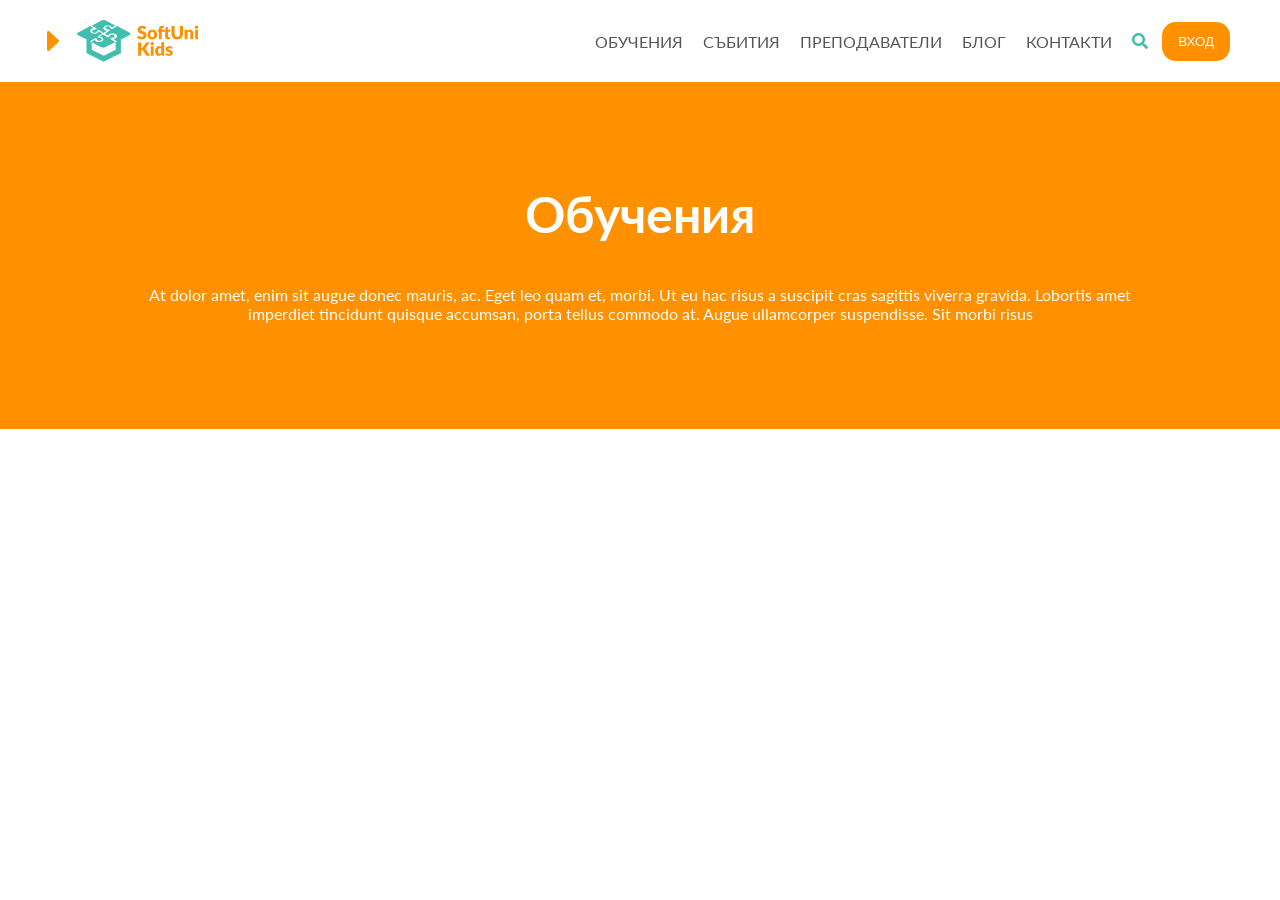
==== HTML_CSS/Workshop-LandingPage.html @ 498186e9 "part intro-f" ====
<!DOCTYPE html>
<html lang="en">
<head>
    <meta charset="UTF-8">
    <meta name="viewport" content="width=device-width, initial-scale=1.0">
    <title>SoftuniKids</title>
    <link rel="stylesheet" href="styles.css">
</head>
<body>
    <header>
        <article class="logo-container">
            <img class="logo-sign" src="logo-sign.png" alt="logo-sign picture">
            <img class="logo-img" src="logo.png" alt="SoftUni Kids-picture">
        </article>
        <nav>
            <ul>
                <li class="nav-item">
                    <a class="nav-link" href="#">Обучения</a>
                </li>
                <li class="nav-item">
                    <a class="nav-link" href="#">Събития</a>
                </li>
                <li class="nav-item">
                    <a class="nav-link" href="#">Преподаватели</a>
                </li>
                <li class="nav-item">
                    <a class="nav-link" href="#">Блог</a>
                </li>
                <li class="nav-item">
                    <a class="nav-link" href="#">Контакти</a>
                </li>

                <li class="nav-item login-nav-item">
                    <img src="search.png">
                    <button class="btn login-btn">
                        Вход
                    </button>
                </li>
            </ul>
        </nav>
    </header>

    <main>
        <section class="intro">
            <h1>
                Обучения
            </h1>
            <p>
                At dolor amet, enim sit augue donec mauris, ac.
                 Eget leo quam et, morbi. Ut eu hac risus a suscipit cras sagittis viverra
                  gravida. Lobortis amet imperdiet tincidunt quisque accumsan, 
                  porta tellus commodo at.
                 Augue ullamcorper suspendisse. Sit morbi risus
            </p>
        </section>
    </main>
    
</body>
</html>
---- HTML_CSS/styles.css ----
@import url('https://fonts.googleapis.com/css2?family=Lato:ital,wght@0,100;0,300;0,400;0,700;0,900;1,100;1,300;1,400;1,700;1,900&display=swap');


body, ul {
    margin: 0;
    padding: 0;
    font-family: 'Lato',sans-serif;
}

header {
    box-shadow: 0px 3px 8px -4px white;
    padding: 20px 40px;
    display: flex;
    align-items: center;
    justify-content: space-between;
}

header nav ul {
    display: flex;
    list-style: none;
    align-items: center;
}

.logo-container img {
    display: inline-block;
    vertical-align: middle;
    margin: 0 7px;
}

.login-nav-item * {
    display: inline-block;
    vertical-align: middle;
}

.login-btn {
    margin-left: 10px;
}

.nav-item {
    margin: 0 10px;
}

.nav-link {
    text-decoration: none;
    text-transform: uppercase;
    color:#565656;
}

.nav-link:hover {
    color: #ff9100;
    cursor: pointer;
}

.btn {
    background: #ff9100;
    color: white;
    border-radius:  14px;
    padding: 12px 16px;
    border: none;
    text-transform: uppercase;
    box-shadow: 0px 3px 8px -4px white;   
}

.intro {
    background: #ff9100;
    color: white;
    text-align: center;
    padding: 60px 120px 90px 120px;
}

.intro h1 {
    font-size: 50px;
}
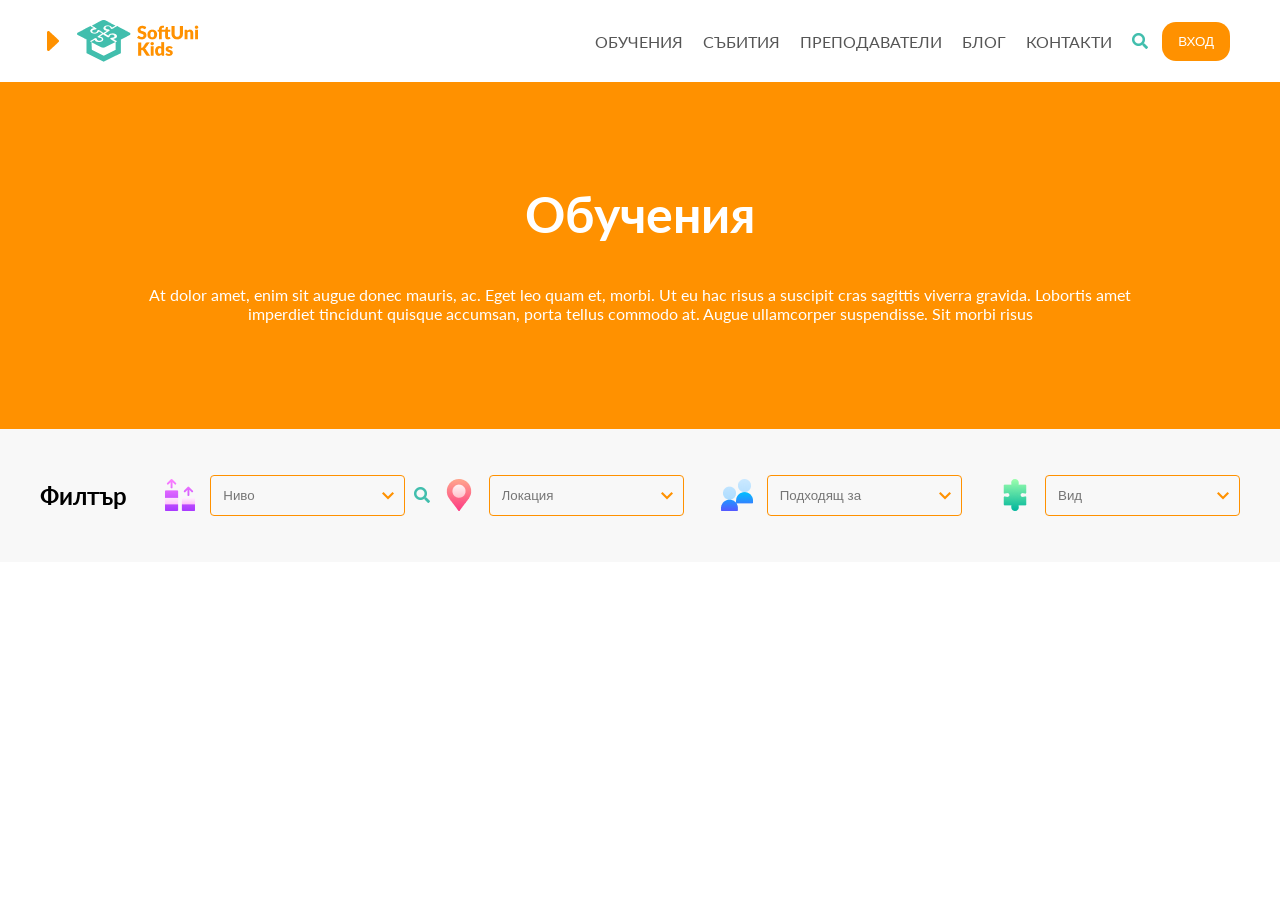
==== commit a1b4507e: "Filter menu -f" ====
--- a/HTML_CSS/Workshop-LandingPage.html
+++ b/HTML_CSS/Workshop-LandingPage.html
@@ -53,6 +53,33 @@
                  Augue ullamcorper suspendisse. Sit morbi risus
             </p>
         </section>
+
+        <section class="filters">
+            <h4 class="filters-title"> Филтър</h4>
+            <label for="level">
+                <img src="level.png">
+                <input type="text" placeholder="Ниво" id="level">
+                <img class="question-mark-icon" src="search.png">
+            </label>
+
+            <label for="location">
+                <img src="location.png">
+                <input type="text" placeholder="Локация"
+                id="location">
+            </label>
+
+            <label for="people">
+                <img src="people.png">
+                <input type="text" placeholder="Подходящ за"
+                id="people">
+            </label>
+
+            <label for="type">
+                <img src="type.png">
+                <input type="text" placeholder="Вид"
+                id="type">
+            </label>
+        </section>
     </main>
     
 </body>
--- a/HTML_CSS/styles.css
+++ b/HTML_CSS/styles.css
@@ -70,4 +70,52 @@
 
 .intro h1 {
     font-size: 50px;
+}
+
+.filters {
+    background: #f8f8f8;
+    display: flex;
+    justify-content: space-between;
+    align-items: center;
+    padding: 20px 40px;
+}
+
+.filters-title {
+    font-size: 24px;
+}
+
+.filters label * {
+    display: inline-block;
+    vertical-align: middle;
+}
+
+.filters label input {
+    border: 1px solid #ff9100;
+    border-radius: 4px;
+    padding: 12px;
+    background-color: transparent;
+    margin-left: 10px;
+}
+
+.filters label {
+    position: relative;
+}
+
+.question-mark-icon {
+    position: absolute;
+    top: 12px;
+    right: -25px;
+}
+
+.filters label::after {
+    content: "";
+    display: block;
+    background: url(input-arrow.png);
+    background-repeat: no-repeat;
+    background-position: center;
+    width: 20px;
+    height: 20px;
+    position: absolute;
+    right: 7px;
+    top: 11px;
 }
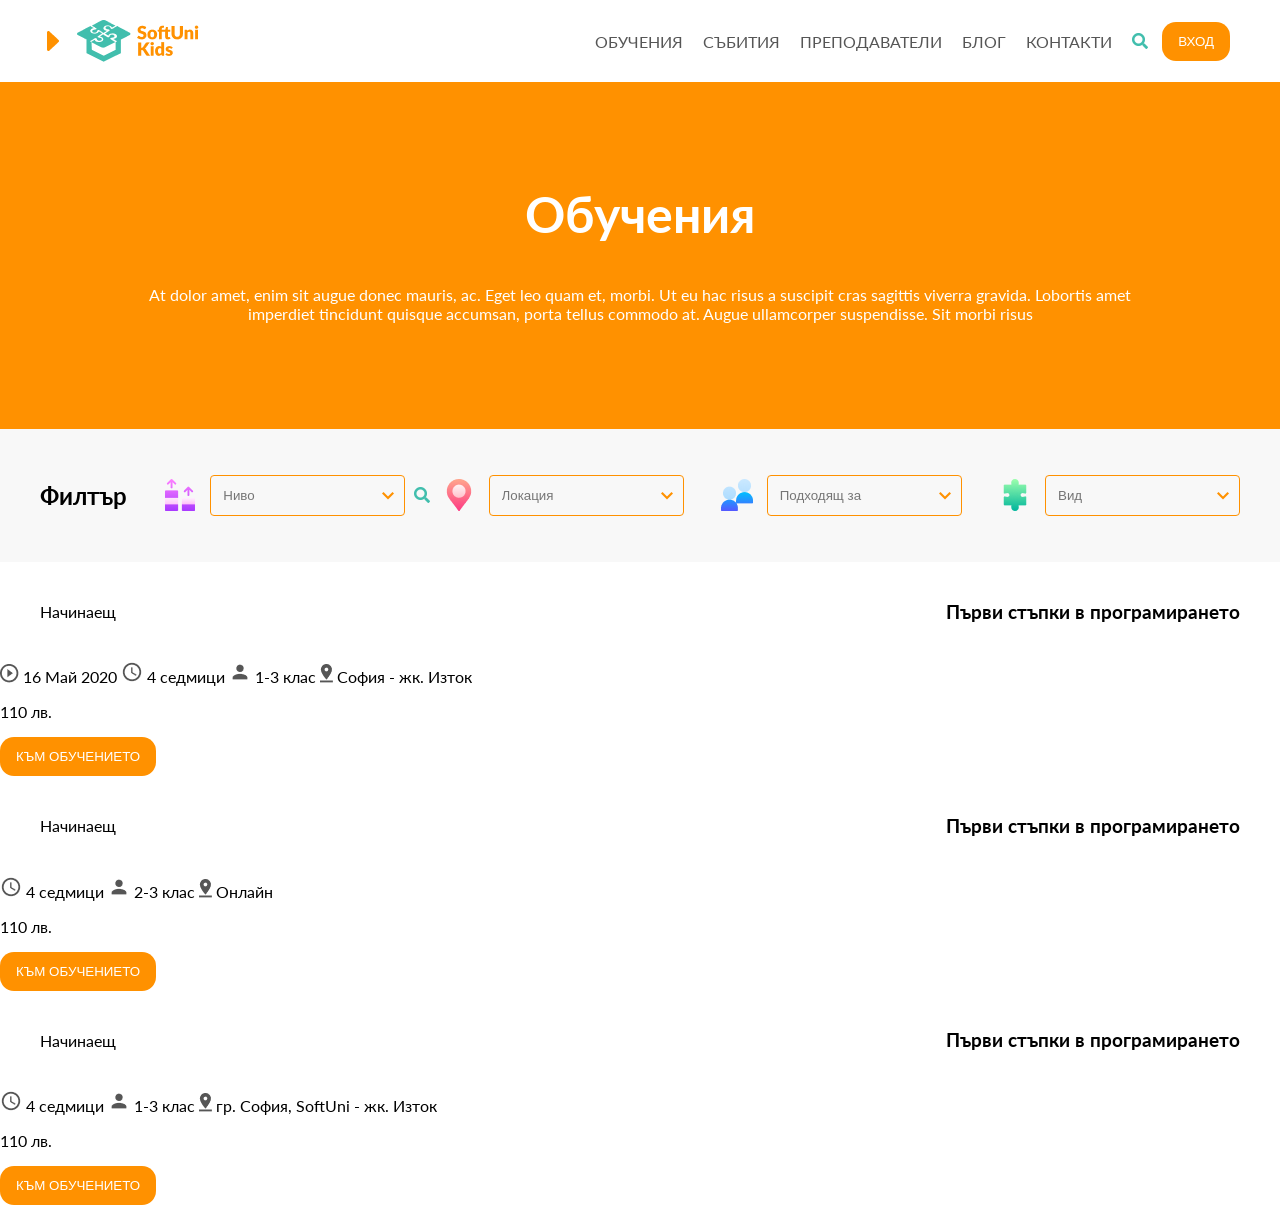
==== commit 2aab2cae: "html training section -F" ====
--- a/HTML_CSS/Workshop-LandingPage.html
+++ b/HTML_CSS/Workshop-LandingPage.html
@@ -80,6 +80,120 @@
                 id="type">
             </label>
         </section>
+
+        <section class="trainings">
+            <article class="training">
+                <header>
+                    <span>
+                        Начинаещ
+                    </span>
+                    <h3>
+                        Първи стъпки в програмирането
+                    </h3>
+                </header>
+                <article class="training-content">
+                    <span class="training-contentinfo">
+                        <img src="play-btn.png">
+                        16 Май 2020                        
+                    </span>
+                    <span class="training-contentinfo">
+                        <img src="clock.png">
+                        4 седмици                       
+                    </span>
+                    <span class="training-contentinfo">
+                        <img src="person.png">
+                        1-3 клас                       
+                    </span>
+                    <span class="training-contentinfo">
+                        <img src="drop.png">
+                        София - жк. Изток                       
+                    </span>
+                </article>
+
+                <footer>
+                    <article class="training-price">
+                        <p>110 лв.</p>
+                    </article>
+                    <article class="tarining-cta">
+                        <button class="btn">
+                            към обучението
+                        </button>
+                    </article>
+                </footer>
+            </article>
+
+            <article class="training">
+                <header>
+                    <span>
+                        Начинаещ
+                    </span>
+                    <h3>
+                        Първи стъпки в програмирането
+                    </h3>
+                </header>
+                <article class="training-content">
+                    <span class="training-contentinfo">
+                        <img src="clock.png">
+                        4 седмици                       
+                    </span>
+                    <span class="training-contentinfo">
+                        <img src="person.png">
+                        2-3 клас                       
+                    </span>
+                    <span class="training-contentinfo">
+                        <img src="drop.png">
+                        Онлайн                     
+                    </span>
+                </article>
+
+                <footer>
+                    <article class="training-price">
+                        <p>110 лв.</p>
+                    </article>
+                    <article class="tarining-cta">
+                        <button class="btn">
+                            към обучението
+                        </button>
+                    </article>
+                </footer>
+            </article>
+
+            <article class="training">
+                <header>
+                    <span>
+                        Начинаещ
+                    </span>
+                    <h3>
+                        Първи стъпки в програмирането
+                    </h3>
+                </header>
+                <article class="training-content">
+                    <span class="training-contentinfo">
+                        <img src="clock.png">
+                        4 седмици                       
+                    </span>
+                    <span class="training-contentinfo">
+                        <img src="person.png">
+                        1-3 клас                       
+                    </span>
+                    <span class="training-contentinfo">
+                        <img src="drop.png">
+                        гр. София, SoftUni - жк. Изток                      
+                    </span>
+                </article>
+
+                <footer>
+                    <article class="training-price">
+                        <p>110 лв.</p>
+                    </article>
+                    <article class="tarining-cta">
+                        <button class="btn">
+                            към обучението
+                        </button>
+                    </article>
+                </footer>
+            </article>
+        </section>
     </main>
     
 </body>
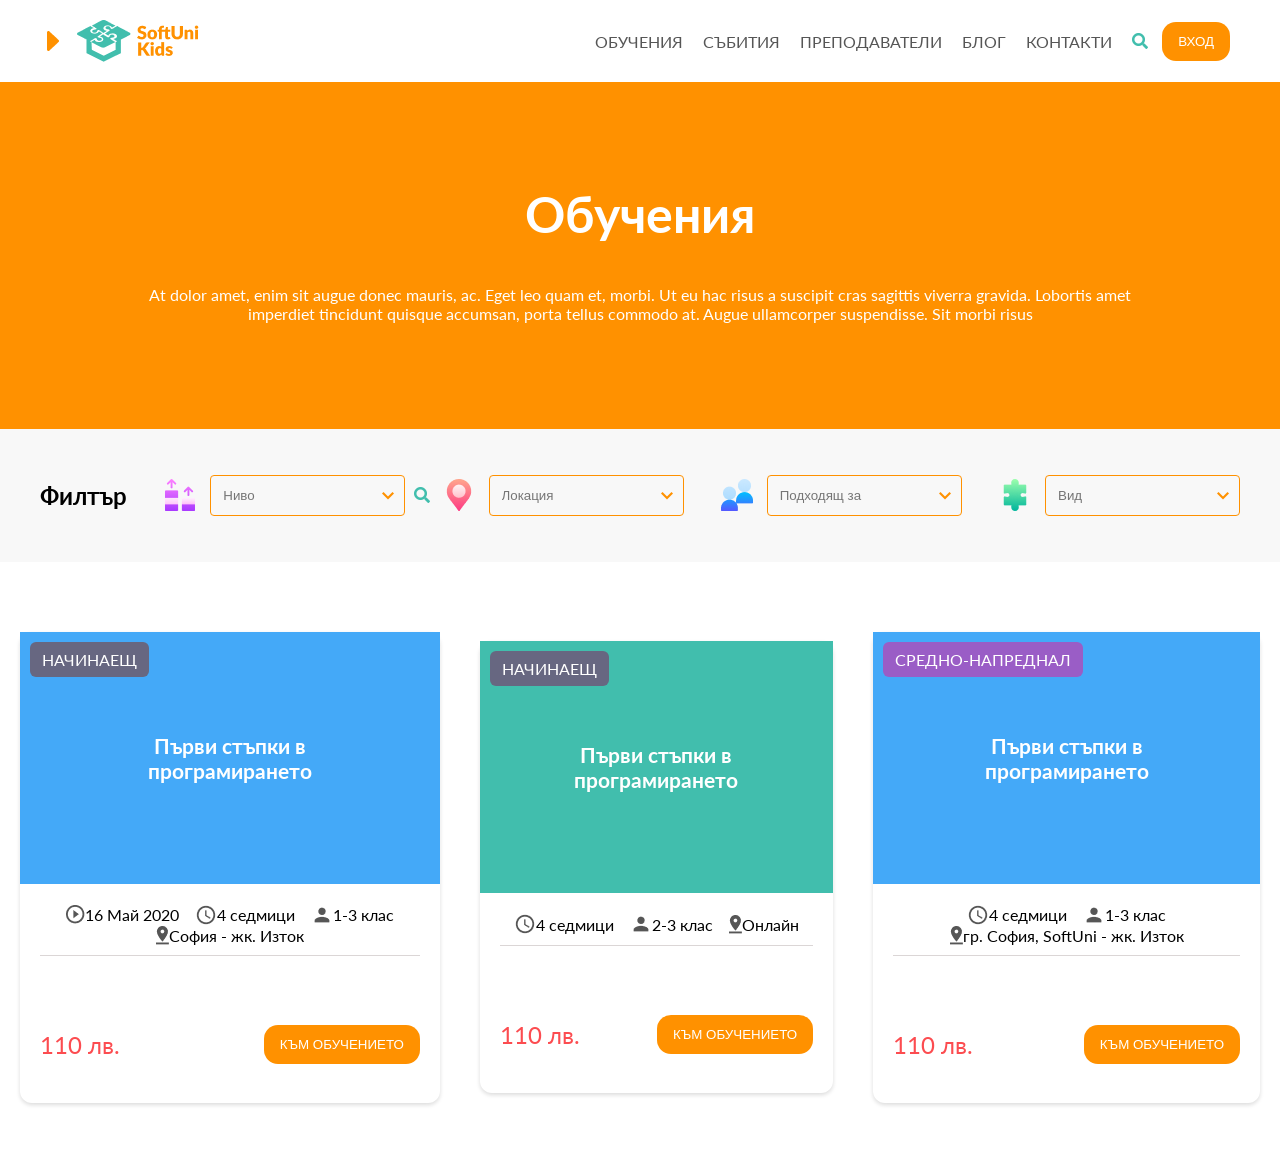
==== commit 71aebdcd: "training container correction" ====
--- a/HTML_CSS/Workshop-LandingPage.html
+++ b/HTML_CSS/Workshop-LandingPage.html
@@ -161,7 +161,7 @@
             <article class="training">
                 <header>
                     <span>
-                        Начинаещ
+                        Средно-напреднал
                     </span>
                     <h3>
                         Първи стъпки в програмирането
--- a/HTML_CSS/styles.css
+++ b/HTML_CSS/styles.css
@@ -118,4 +118,100 @@
     position: absolute;
     right: 7px;
     top: 11px;
-}+}
+
+.trainings {
+    display: flex;
+    align-items:  center;
+    justify-content: center;
+    margin: 50px auto;
+}
+
+
+.training {
+    margin: 20px;
+    box-shadow: 0px 2px 4px 0px #00000024;
+    border-radius: 12px;
+}
+
+.training:nth-child(1) header,
+.training:nth-child(3) header {
+    background-color: #44A9F8;
+    color: white
+}
+
+.training:nth-child(2) header {
+    background-color: #41bead;
+    color: #FFFFFF;
+}
+
+.training header {
+    position: relative;
+}
+
+.training header h3 {
+    text-align: center;
+    padding: 60px 30px;
+    font-size: 21px;
+}
+
+.training header span {
+    background: #676781;
+    border-radius: 6px;
+    text-transform: uppercase;
+    color: white;
+    padding: 8px 12px;
+    position:absolute;
+    top: 10px;
+    left: 10px;
+    font-size: 12;
+}
+
+.training:nth-child(3) header span{
+    background-color: #9a5dc6;
+}
+
+.training-content {
+    padding: 20px;
+}
+
+.training-content {
+    display: flex;
+    flex-wrap: wrap;
+    align-items: center;
+    justify-content: center;
+}
+
+.training-contentinfo {
+    display: flex;
+    align-items: center;
+    margin: 0 8px;
+}
+
+.training-content::after {
+    content: "";
+    display: block;
+    width: 100%;
+    margin: 10px auto;
+    height: 1px;
+    background-color: rgb(219,214,214);
+}
+
+.training footer {
+    display:flex;
+    align-items: center;
+    justify-content: space-between;
+    padding: 20px;
+}
+
+.training-price {
+    font-size: 24px;
+    color: #fc4c50;
+}
+
+.training-cta .btn {
+    font-weight: bold;
+    padding-left: 16px;
+    padding-right: 16px;
+}
+
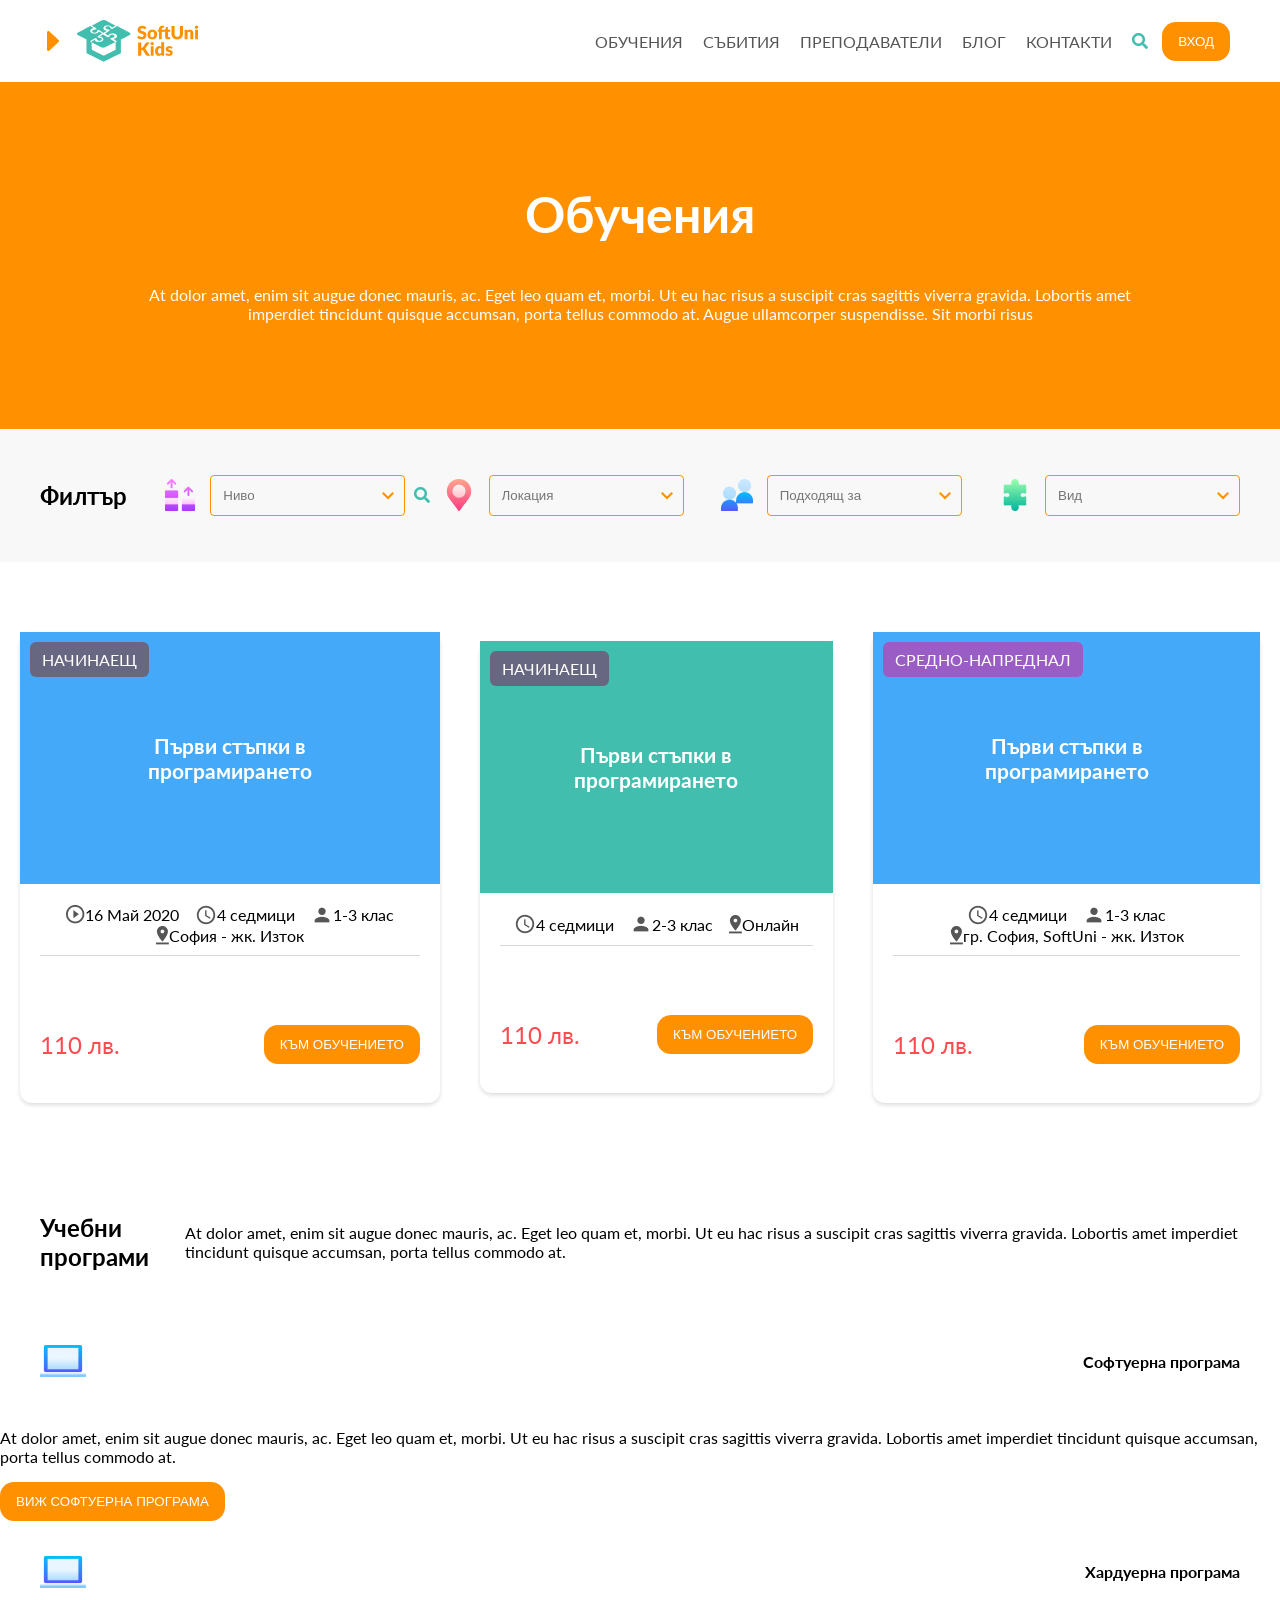
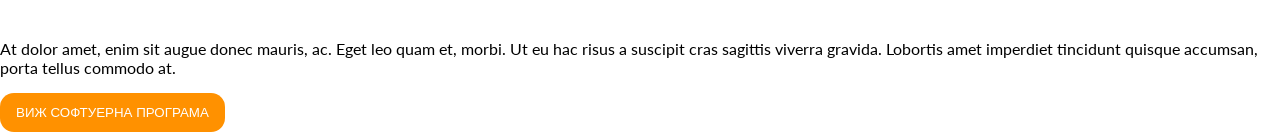
==== commit 2b90b512: "html program content-f" ====
--- a/HTML_CSS/Workshop-LandingPage.html
+++ b/HTML_CSS/Workshop-LandingPage.html
@@ -194,6 +194,48 @@
                 </footer>
             </article>
         </section>
+
+        <section class="programs">
+            <header>
+                <h2>Учебни програми</h2>
+                <p>At dolor amet, enim sit augue donec mauris, ac. Eget leo quam et, morbi. Ut eu hac risus a suscipit cras sagittis viverra gravida. Lobortis amet imperdiet tincidunt quisque accumsan, porta tellus commodo at.</p>
+            </header>
+            <article class="program-content">
+                <article class="program">
+                    <header class="program-header">
+                        <img src="computer.png">
+                        <h4>
+                            Софтуерна програма
+                        </h4>
+                    </header>
+                    <article class="program-content">
+                        <p>
+                            At dolor amet, enim sit augue donec mauris, ac. Eget leo quam et, morbi. Ut eu hac risus a suscipit cras sagittis viverra gravida. Lobortis amet imperdiet tincidunt quisque accumsan, porta tellus commodo at.
+                        </p>
+                        <button class="btn">
+                            виж софтуерна програма
+                        </button>
+                    </article>
+                </article>
+
+                <article class="program">
+                    <header class="program-header">
+                        <img src="computer.png">
+                        <h4>
+                            Хардуерна програма
+                        </h4>
+                    </header>
+                    <article class="program-content">
+                        <p>
+                            At dolor amet, enim sit augue donec mauris, ac. Eget leo quam et, morbi. Ut eu hac risus a suscipit cras sagittis viverra gravida. Lobortis amet imperdiet tincidunt quisque accumsan, porta tellus commodo at.
+                        </p>
+                        <button class="btn">
+                            виж софтуерна програма
+                        </button>
+                    </article>
+                </article>
+            </article>
+        </section>
     </main>
     
 </body>
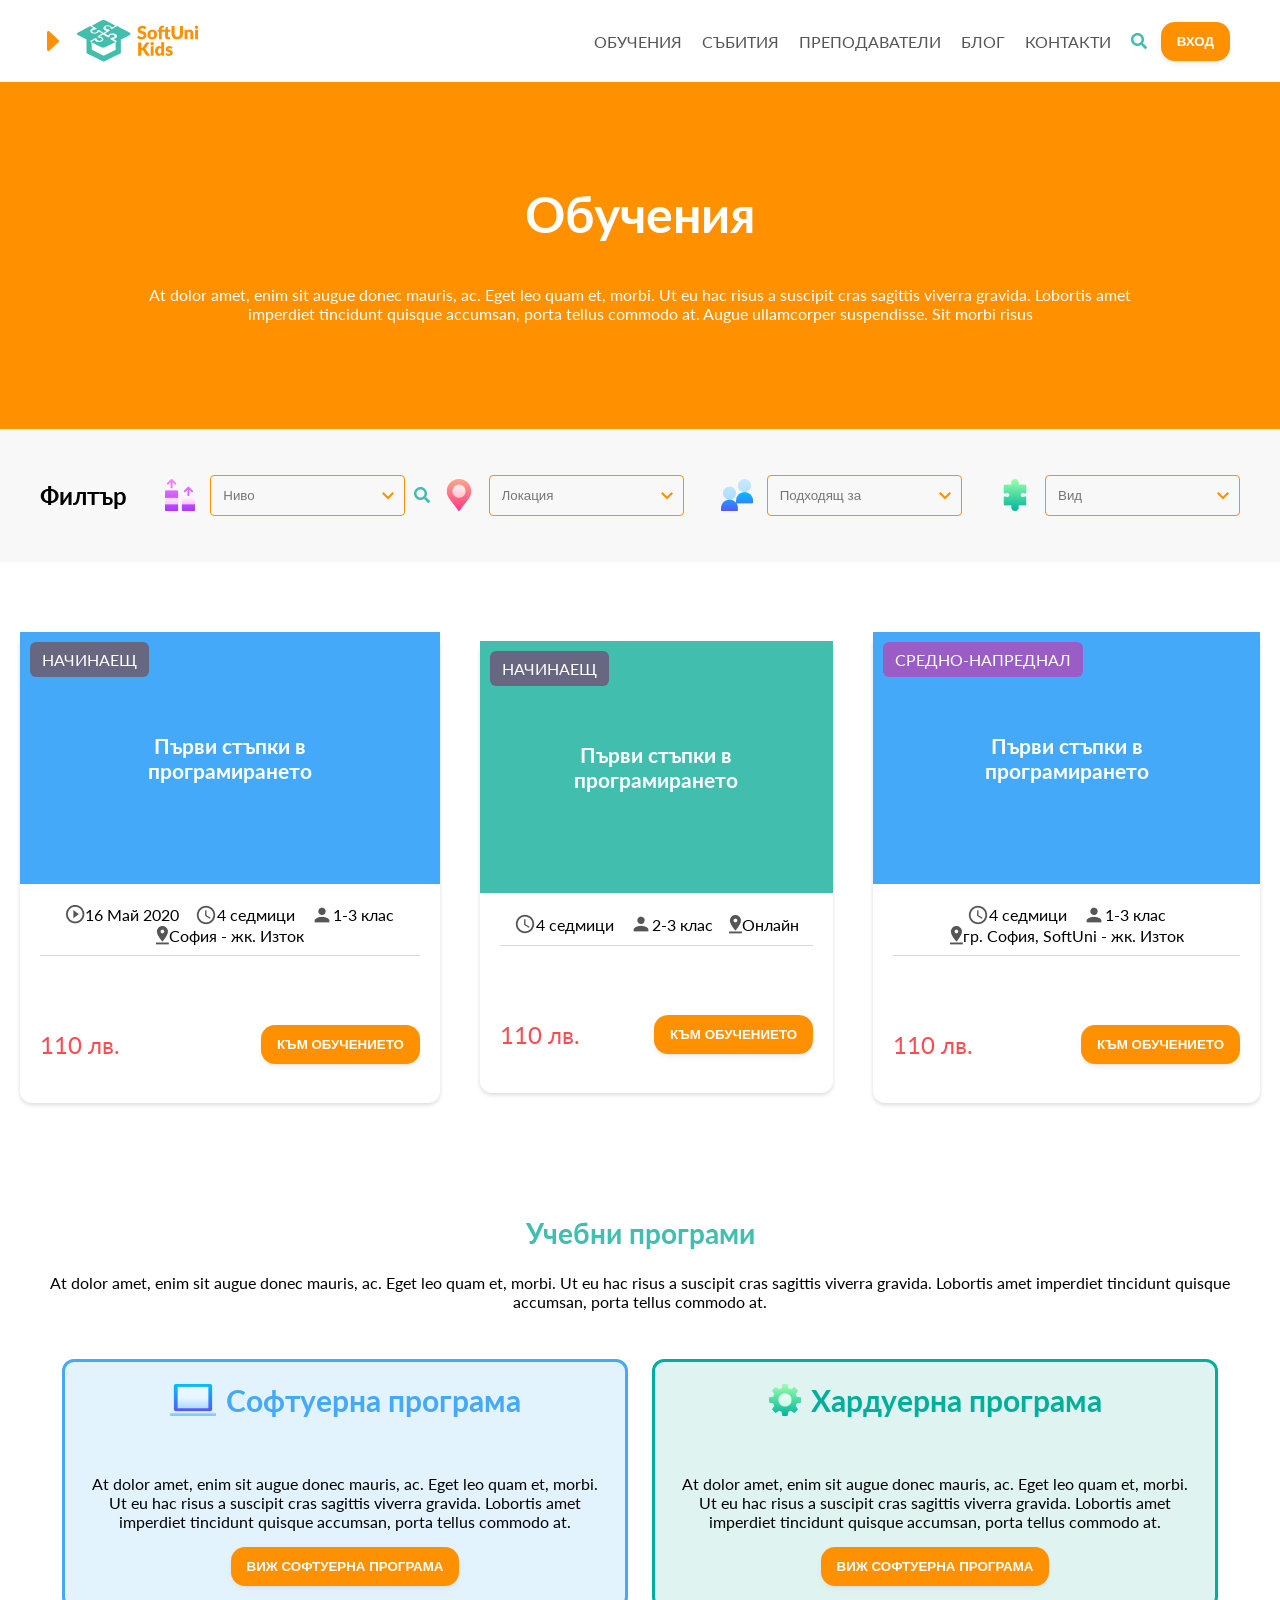
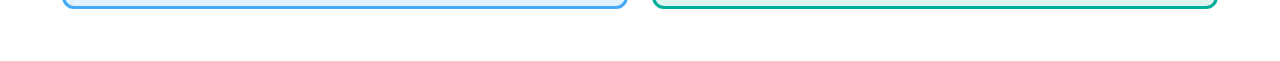
==== commit 34fed41c: "scc programs content-f" ====
--- a/HTML_CSS/Workshop-LandingPage.html
+++ b/HTML_CSS/Workshop-LandingPage.html
@@ -1,13 +1,15 @@
 <!DOCTYPE html>
 <html lang="en">
+
 <head>
     <meta charset="UTF-8">
     <meta name="viewport" content="width=device-width, initial-scale=1.0">
     <title>SoftuniKids</title>
     <link rel="stylesheet" href="styles.css">
 </head>
+
 <body>
-    <header>
+    <header class="page-header">
         <article class="logo-container">
             <img class="logo-sign" src="logo-sign.png" alt="logo-sign picture">
             <img class="logo-img" src="logo.png" alt="SoftUni Kids-picture">
@@ -47,10 +49,10 @@
             </h1>
             <p>
                 At dolor amet, enim sit augue donec mauris, ac.
-                 Eget leo quam et, morbi. Ut eu hac risus a suscipit cras sagittis viverra
-                  gravida. Lobortis amet imperdiet tincidunt quisque accumsan, 
-                  porta tellus commodo at.
-                 Augue ullamcorper suspendisse. Sit morbi risus
+                Eget leo quam et, morbi. Ut eu hac risus a suscipit cras sagittis viverra
+                gravida. Lobortis amet imperdiet tincidunt quisque accumsan,
+                porta tellus commodo at.
+                Augue ullamcorper suspendisse. Sit morbi risus
             </p>
         </section>
 
@@ -64,20 +66,17 @@
 
             <label for="location">
                 <img src="location.png">
-                <input type="text" placeholder="Локация"
-                id="location">
+                <input type="text" placeholder="Локация" id="location">
             </label>
 
             <label for="people">
                 <img src="people.png">
-                <input type="text" placeholder="Подходящ за"
-                id="people">
+                <input type="text" placeholder="Подходящ за" id="people">
             </label>
 
             <label for="type">
                 <img src="type.png">
-                <input type="text" placeholder="Вид"
-                id="type">
+                <input type="text" placeholder="Вид" id="type">
             </label>
         </section>
 
@@ -94,19 +93,19 @@
                 <article class="training-content">
                     <span class="training-contentinfo">
                         <img src="play-btn.png">
-                        16 Май 2020                        
+                        16 Май 2020
                     </span>
                     <span class="training-contentinfo">
                         <img src="clock.png">
-                        4 седмици                       
+                        4 седмици
                     </span>
                     <span class="training-contentinfo">
                         <img src="person.png">
-                        1-3 клас                       
+                        1-3 клас
                     </span>
                     <span class="training-contentinfo">
                         <img src="drop.png">
-                        София - жк. Изток                       
+                        София - жк. Изток
                     </span>
                 </article>
 
@@ -134,15 +133,15 @@
                 <article class="training-content">
                     <span class="training-contentinfo">
                         <img src="clock.png">
-                        4 седмици                       
+                        4 седмици
                     </span>
                     <span class="training-contentinfo">
                         <img src="person.png">
-                        2-3 клас                       
+                        2-3 клас
                     </span>
                     <span class="training-contentinfo">
                         <img src="drop.png">
-                        Онлайн                     
+                        Онлайн
                     </span>
                 </article>
 
@@ -170,15 +169,15 @@
                 <article class="training-content">
                     <span class="training-contentinfo">
                         <img src="clock.png">
-                        4 седмици                       
+                        4 седмици
                     </span>
                     <span class="training-contentinfo">
                         <img src="person.png">
-                        1-3 клас                       
+                        1-3 клас
                     </span>
                     <span class="training-contentinfo">
                         <img src="drop.png">
-                        гр. София, SoftUni - жк. Изток                      
+                        гр. София, SoftUni - жк. Изток
                     </span>
                 </article>
 
@@ -198,10 +197,13 @@
         <section class="programs">
             <header>
                 <h2>Учебни програми</h2>
-                <p>At dolor amet, enim sit augue donec mauris, ac. Eget leo quam et, morbi. Ut eu hac risus a suscipit cras sagittis viverra gravida. Lobortis amet imperdiet tincidunt quisque accumsan, porta tellus commodo at.</p>
+                <p>At dolor amet, enim sit augue donec mauris, ac. Eget leo quam et, morbi. Ut eu hac risus a suscipit
+                    cras sagittis viverra gravida. Lobortis amet imperdiet tincidunt quisque accumsan, porta tellus
+                    commodo at.</p>
             </header>
-            <article class="program-content">
-                <article class="program">
+            <article class="programs-content">
+
+                <article class="program software">
                     <header class="program-header">
                         <img src="computer.png">
                         <h4>
@@ -210,7 +212,9 @@
                     </header>
                     <article class="program-content">
                         <p>
-                            At dolor amet, enim sit augue donec mauris, ac. Eget leo quam et, morbi. Ut eu hac risus a suscipit cras sagittis viverra gravida. Lobortis amet imperdiet tincidunt quisque accumsan, porta tellus commodo at.
+                            At dolor amet, enim sit augue donec mauris, ac. Eget leo quam et, morbi. Ut eu hac risus a
+                            suscipit cras sagittis viverra gravida. Lobortis amet imperdiet tincidunt quisque accumsan,
+                            porta tellus commodo at.
                         </p>
                         <button class="btn">
                             виж софтуерна програма
@@ -218,16 +222,18 @@
                     </article>
                 </article>
 
-                <article class="program">
+                <article class="program hardware">
                     <header class="program-header">
-                        <img src="computer.png">
+                        <img src="settings.png">
                         <h4>
                             Хардуерна програма
                         </h4>
                     </header>
                     <article class="program-content">
                         <p>
-                            At dolor amet, enim sit augue donec mauris, ac. Eget leo quam et, morbi. Ut eu hac risus a suscipit cras sagittis viverra gravida. Lobortis amet imperdiet tincidunt quisque accumsan, porta tellus commodo at.
+                            At dolor amet, enim sit augue donec mauris, ac. Eget leo quam et, morbi. Ut eu hac risus a
+                            suscipit cras sagittis viverra gravida. Lobortis amet imperdiet tincidunt quisque accumsan,
+                            porta tellus commodo at.
                         </p>
                         <button class="btn">
                             виж софтуерна програма
@@ -235,8 +241,10 @@
                     </article>
                 </article>
             </article>
+
         </section>
     </main>
-    
+
 </body>
-</html>
+
+</html>
--- a/HTML_CSS/styles.css
+++ b/HTML_CSS/styles.css
@@ -8,11 +8,14 @@
 }
 
 header {
+    padding: 20px 40px;
+    display: flex;
+    align-items: center;
+    justify-content: space-between;
+}
+
+.page-header {
     box-shadow: 0px 3px 8px -4px white;
-    padding: 20px 40px;
-    display: flex;
-    align-items: center;
-    justify-content: space-between;
 }
 
 header nav ul {
@@ -58,7 +61,8 @@
     padding: 12px 16px;
     border: none;
     text-transform: uppercase;
-    box-shadow: 0px 3px 8px -4px white;   
+    box-shadow: 0px 3px 8px -4px #ccc;   
+    font-weight: bold;
 }
 
 .intro {
@@ -215,3 +219,75 @@
     padding-right: 16px;
 }
 
+.programs-content{
+    display: flex;
+    align-items: center;
+    padding: 0 50px;
+}
+
+.programs{
+    margin: 40px auto;
+}
+
+.program{
+    border-radius: 12px;
+    margin: 12px;
+}
+
+.program.software {
+    border: 3px solid #44a9f8;
+    background: #e3f3fd;
+}
+
+.program.software .program-header h4 {
+    color: #44A9F8;
+    margin-left: 10px;
+}
+
+.program.hardware {
+    border: 3px solid #00af9b;
+    background: #dff4f1;
+}
+
+.program.hardware .program-header h4 {
+    color: #00af9b;
+    margin-left: 10px;
+}
+
+.program-header {
+    display: flex !important;
+    justify-content: center;
+    align-items: center;
+}
+
+.program-header h3 {
+    padding: 0px 30px;
+    font-size: 21px;
+}
+
+.program-header h4 {
+    font-size: 30px;
+    margin: 0 ;
+}
+
+/* .program.software h4 {
+    font-size: 30px;
+    border: #44a9f8;
+} */
+
+.programs header {
+    display: block;
+    text-align: center;
+}
+
+.programs header h2 {
+    color: #41bead;
+    font-size: 28px; 
+}
+
+.program-content {
+    text-align: center;
+    padding: 20px;
+}
+
+
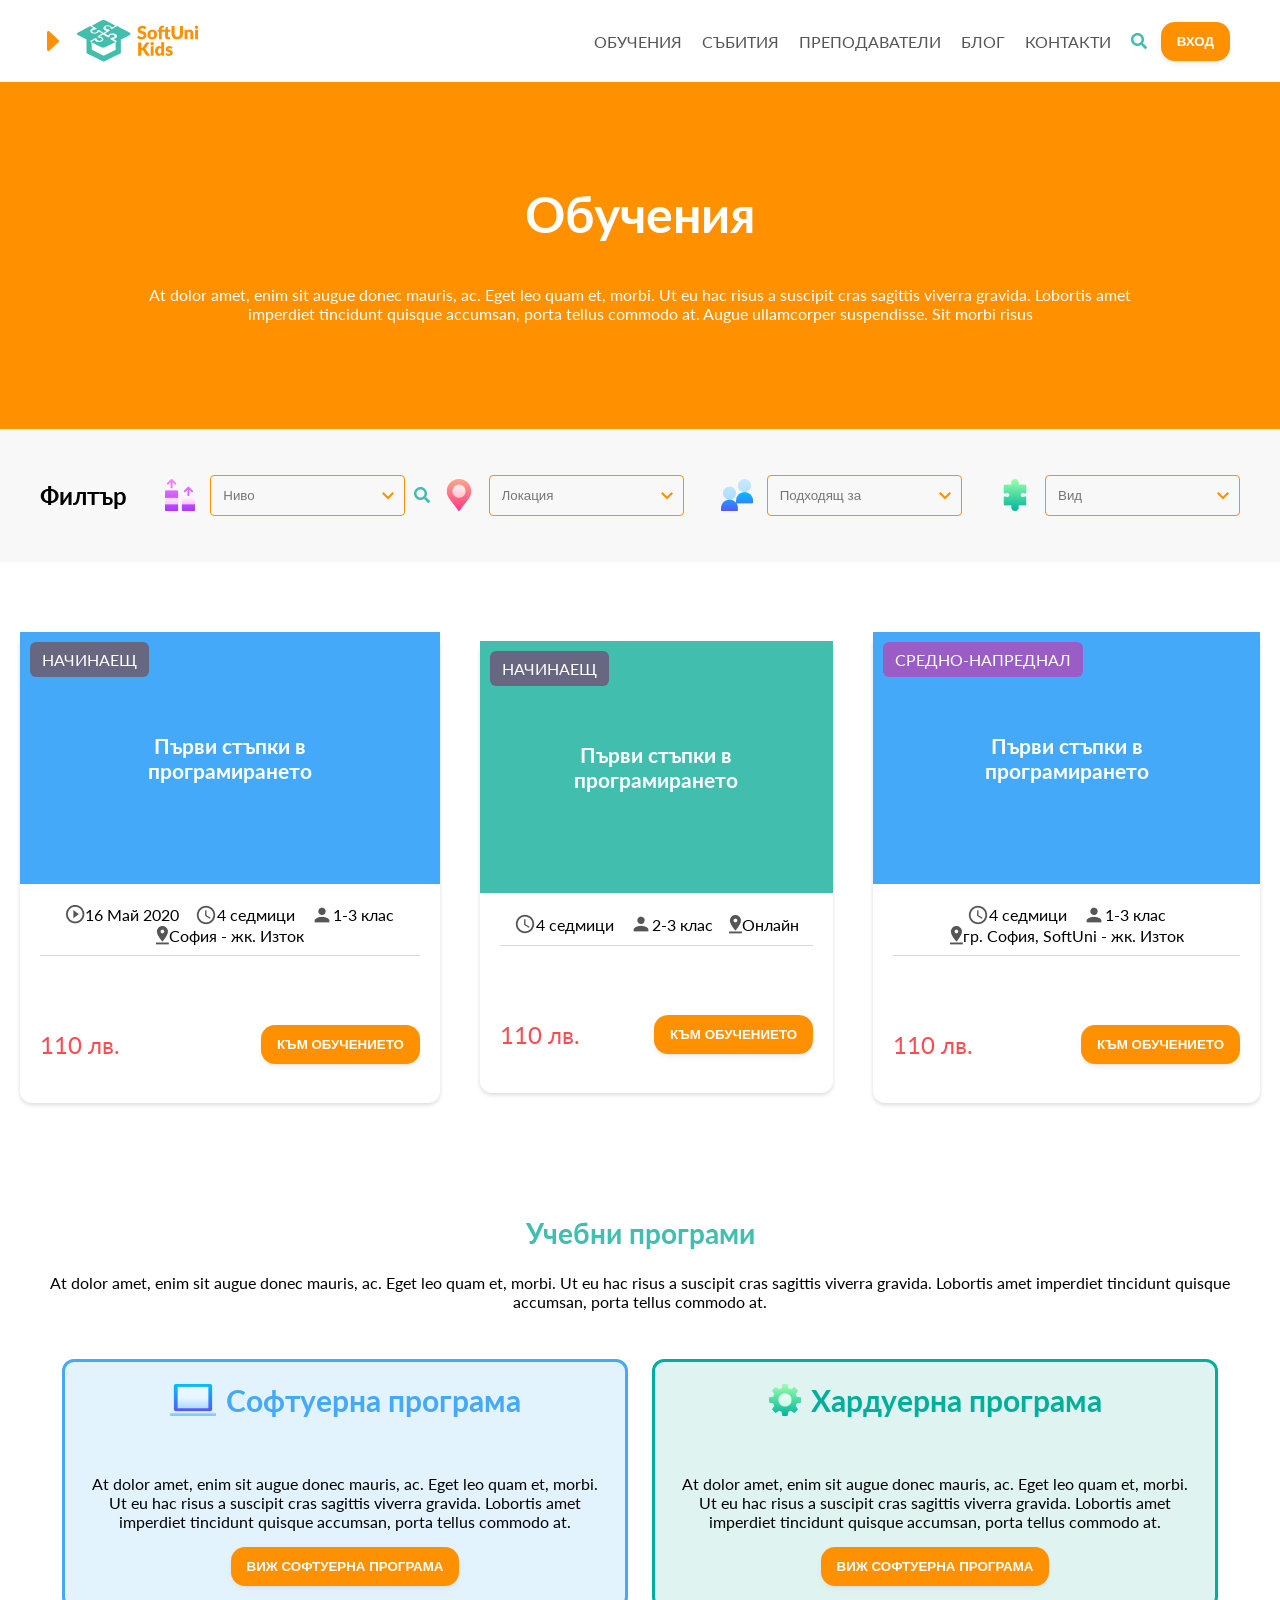
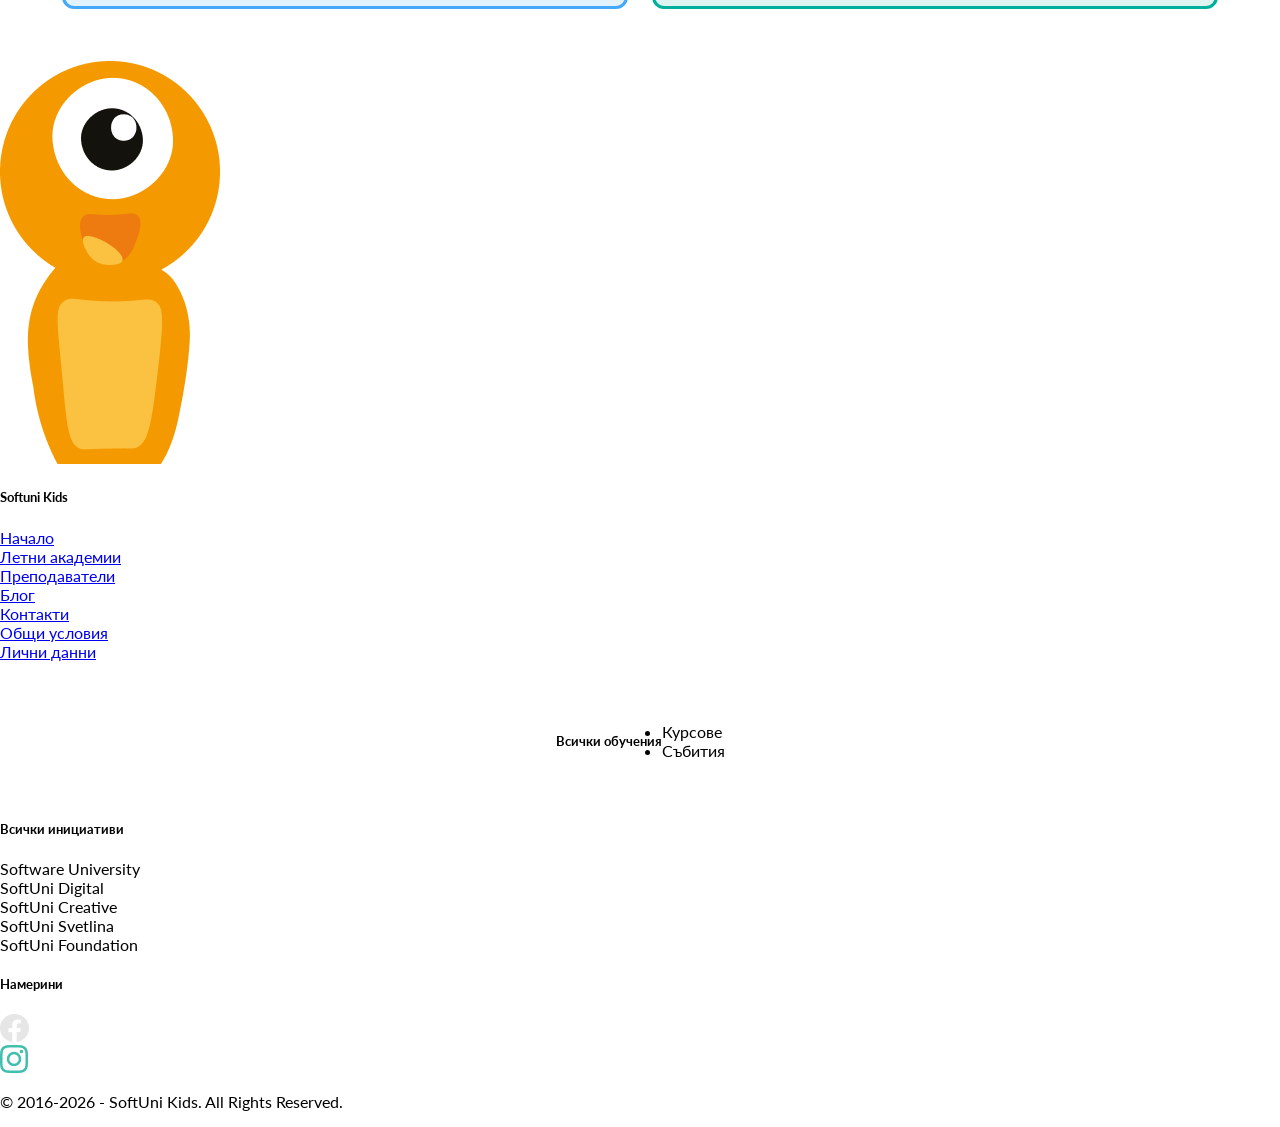
==== commit 3265f798: "footer html -f" ====
--- a/HTML_CSS/Workshop-LandingPage.html
+++ b/HTML_CSS/Workshop-LandingPage.html
@@ -243,8 +243,81 @@
             </article>
 
         </section>
+
     </main>
 
+    <footer class="page-footer">
+        <article class="footer-person-container">
+            <img src="emoji.png">
+        </article>
+
+        <article>
+            <nav class="kids">
+                <h5>Softuni Kids</h5>
+                <ul>
+                    <li>
+                        <a href="#">Начало</a>
+                    </li>
+                    <li>
+                        <a href="#">Летни академии</a>
+                    </li>
+                    <li>
+                        <a href="#">Преподаватели</a>
+                    </li>
+                    <li>
+                        <a href="#">Блог</a>
+                    </li>
+                    <li>
+                        <a href="#">Контакти</a>
+                    </li>
+                    <li>
+                        <a href="#">Общи условия</a>
+                    </li>
+                    <li>
+                        <a href="#">Лични данни</a>
+                    </li>
+
+                </ul>
+            </nav>
+        </article>
+
+        <article class="footer-menu">
+            <nav class="trainings">
+                <h5>Всички обучения</h5>
+                <ul>
+                    <li><a href="#"></a>Курсове</li>
+                    <li><a href="#"></a>Събития</li>
+                </ul>
+            </nav>
+        </article>
+
+        <article class="footer-menu">
+            <nav class="initiatives">
+                <h5>Всички инициативи</h5>
+                <ul>
+                    <li><a href="#"></a>Software University</li>
+                    <li><a href="#"></a>SoftUni Digital</li>
+                    <li><a href="#"></a>SoftUni Creative</li>
+                    <li><a href="#"></a>SoftUni Svetlina</li>
+                    <li><a href="#"></a>SoftUni Foundation</li>
+                </ul>
+            </nav>
+        </article>
+
+        <article class="footer-menu">
+            <nav class="social-media">
+                <h5>Намерини</h5>
+                <ul>
+                    <li><a href="#"><img src="facebook.png"></a></li>
+                    <li><a href="#"><img src="instagram.png"></a></li>
+                </ul>
+                <p>&copy; 2016-2026 - SoftUni Kids. All Rights Reserved.</p>
+            </nav>
+        </article>
+
+    </footer>
+
+
 </body>
 
 </html>
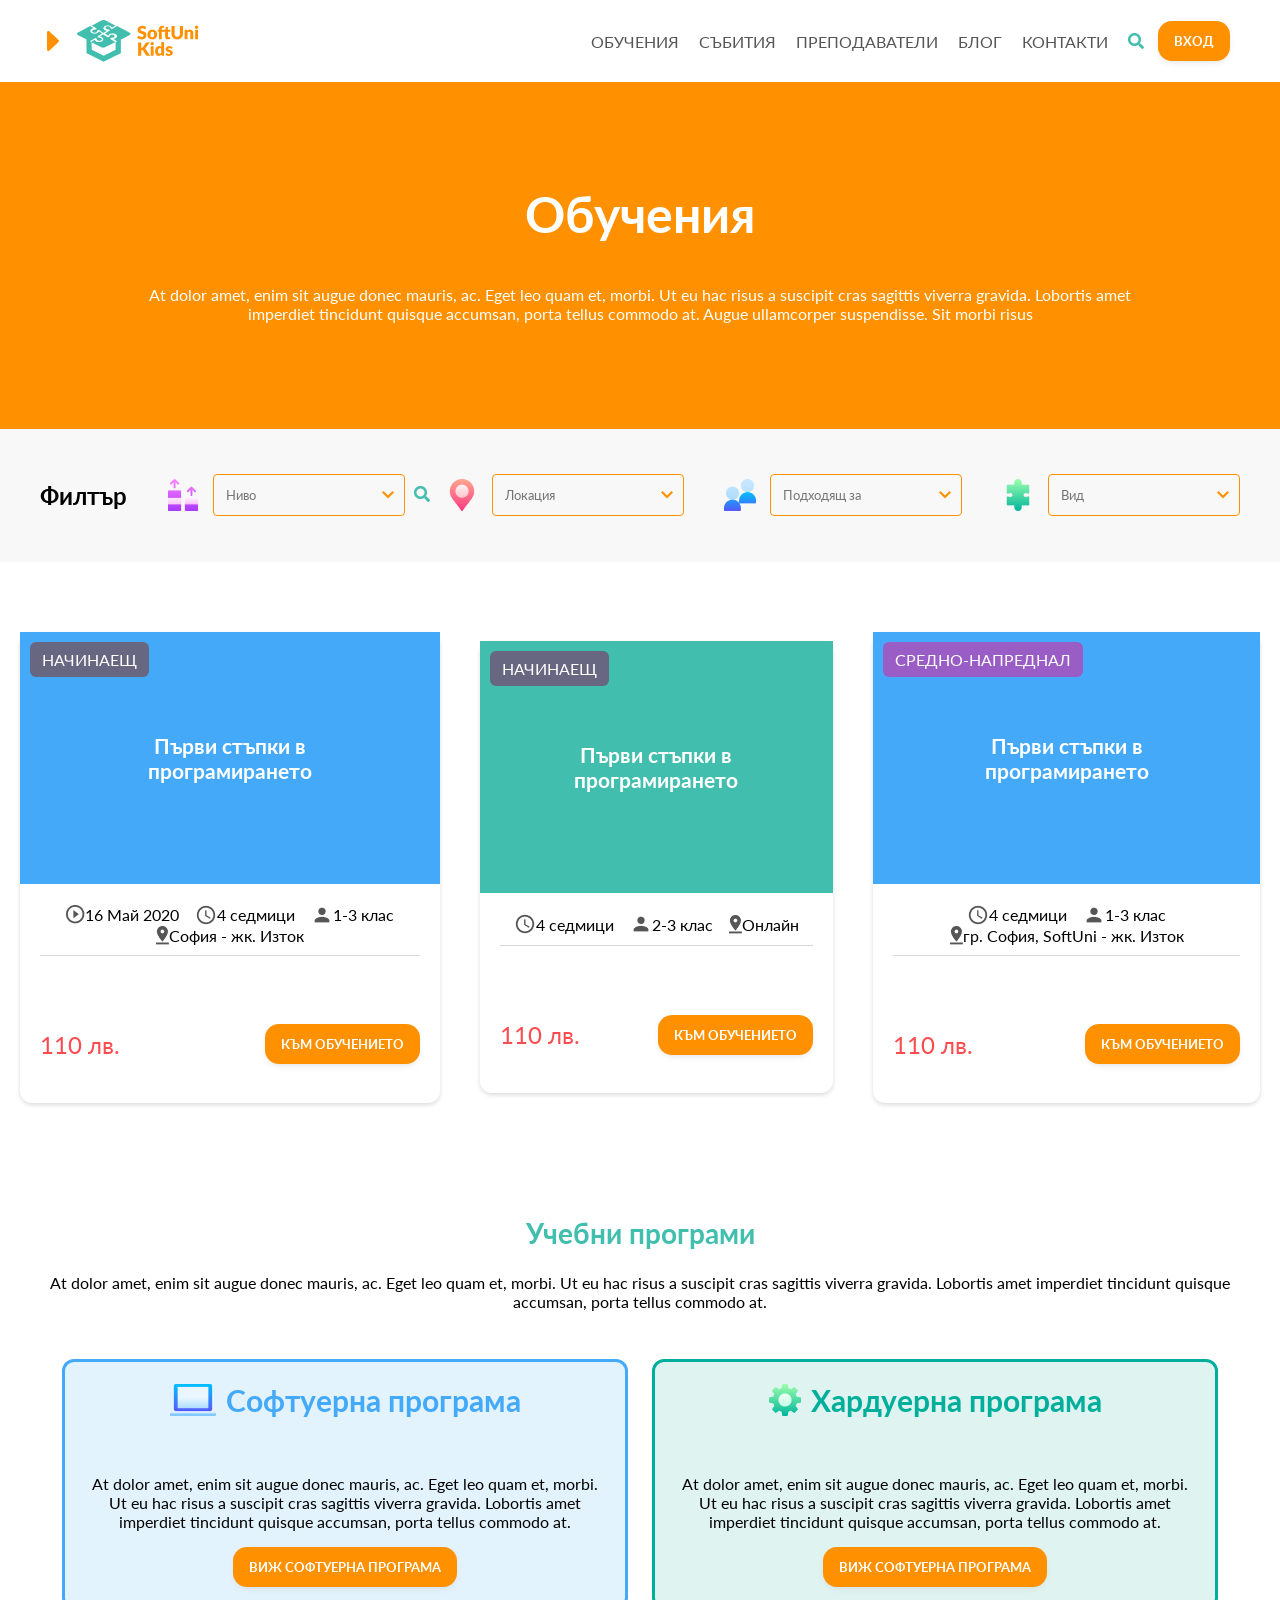
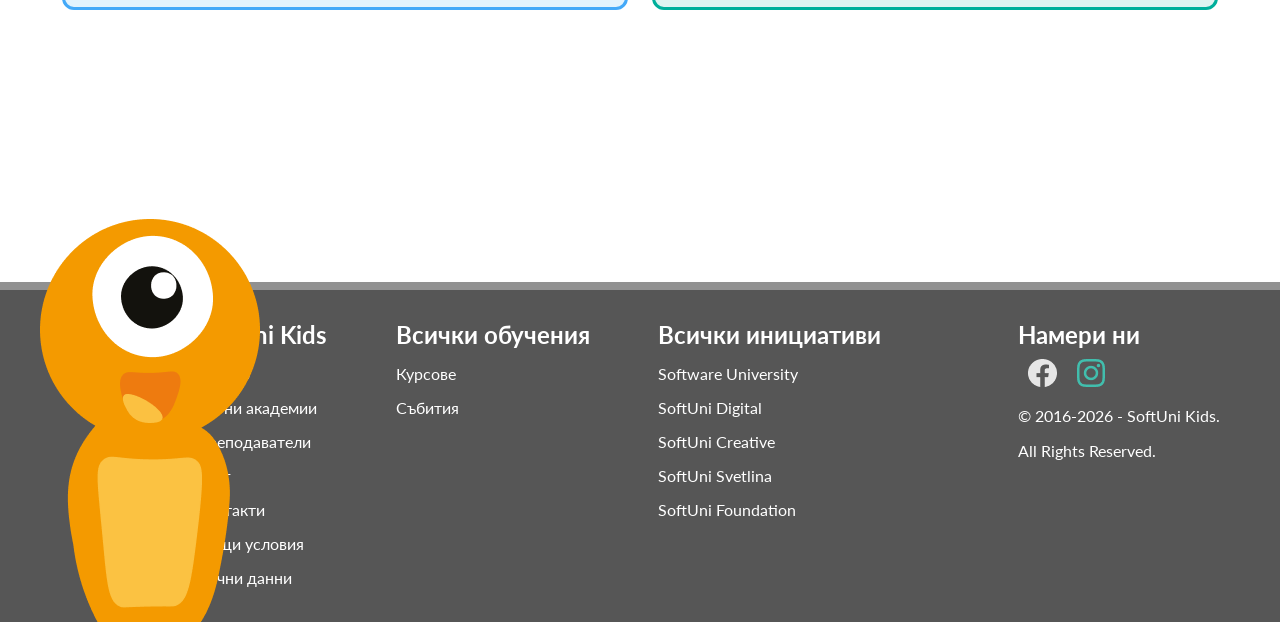
==== commit a720f0f2: "footer css-f" ====
--- a/HTML_CSS/Workshop-LandingPage.html
+++ b/HTML_CSS/Workshop-LandingPage.html
@@ -251,7 +251,7 @@
             <img src="emoji.png">
         </article>
 
-        <article>
+        <article class="footer-menu">
             <nav class="kids">
                 <h5>Softuni Kids</h5>
                 <ul>
@@ -282,11 +282,11 @@
         </article>
 
         <article class="footer-menu">
-            <nav class="trainings">
+            <nav class="educations">
                 <h5>Всички обучения</h5>
                 <ul>
-                    <li><a href="#"></a>Курсове</li>
-                    <li><a href="#"></a>Събития</li>
+                    <li><a href="#">Курсове</a></li>
+                    <li><a href="#">Събития</a></li>
                 </ul>
             </nav>
         </article>
@@ -295,23 +295,24 @@
             <nav class="initiatives">
                 <h5>Всички инициативи</h5>
                 <ul>
-                    <li><a href="#"></a>Software University</li>
-                    <li><a href="#"></a>SoftUni Digital</li>
-                    <li><a href="#"></a>SoftUni Creative</li>
-                    <li><a href="#"></a>SoftUni Svetlina</li>
-                    <li><a href="#"></a>SoftUni Foundation</li>
+                    <li><a href="#">Software University</a></li>
+                    <li><a href="#">SoftUni Digital</a></li>
+                    <li><a href="#">SoftUni Creative</a></li>
+                    <li><a href="#">SoftUni Svetlina</a></li>
+                    <li><a href="#">SoftUni Foundation</li>
                 </ul>
             </nav>
         </article>
 
         <article class="footer-menu">
             <nav class="social-media">
-                <h5>Намерини</h5>
+                <h5>Намери ни</h5>
                 <ul>
                     <li><a href="#"><img src="facebook.png"></a></li>
                     <li><a href="#"><img src="instagram.png"></a></li>
                 </ul>
-                <p>&copy; 2016-2026 - SoftUni Kids. All Rights Reserved.</p>
+                <p>&copy; 2016-2026 - SoftUni Kids.</p>
+                <p> All Rights Reserved.</p>
             </nav>
         </article>
 
--- a/HTML_CSS/styles.css
+++ b/HTML_CSS/styles.css
@@ -4,7 +4,10 @@
 body, ul {
     margin: 0;
     padding: 0;
-    font-family: 'Lato',sans-serif;
+}
+
+body * {
+    font-family: 'Lato',sans-serif;    
 }
 
 header {
@@ -290,4 +293,51 @@
     padding: 20px;
 }
 
-
+.page-footer {
+    background-color: #565656;
+    color: white;
+    position: relative;
+    padding-left: 10%;
+    padding-right: 60px;
+    padding-bottom: 20px;
+    padding-top: 20px;
+    margin-top: 260px;
+    border-top: 8px solid #919191;
+    display: flex;
+    align-items: top;
+    justify-content: space-between;
+}
+
+.page-footer ul {
+    list-style-type: none;
+}
+
+.page-footer a {
+    text-decoration: none;
+    color: white;
+}
+
+.footer-person-container img {
+    position: absolute;
+    bottom: 0;
+    left: 40px;
+}
+
+.page-footer h5 {
+    font-size: 24px;
+    margin: 10px 0;
+}
+
+.footer-menu li{
+    margin: 15px 0px;
+}
+
+.social-media ul{
+    display: flex;
+}
+
+.social-media ul li {
+    margin: 0px 10px;
+}
+
+
